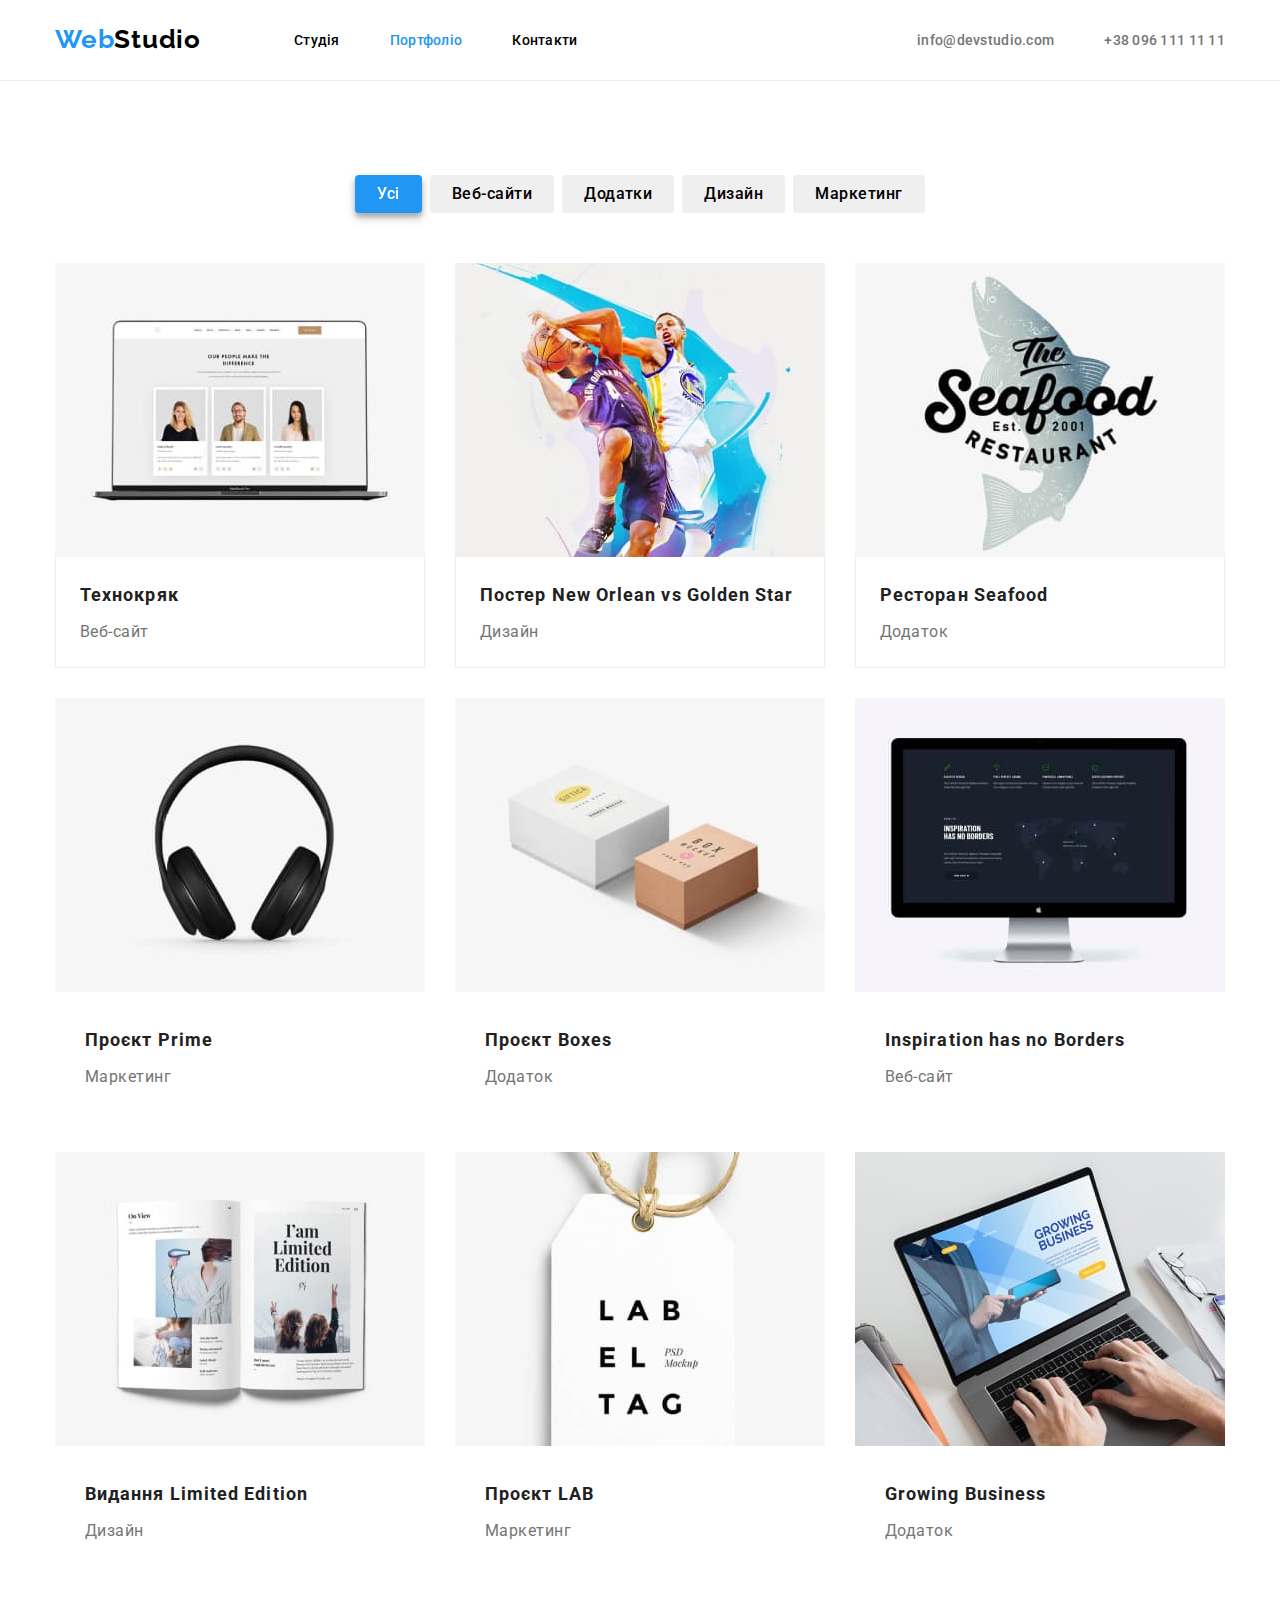
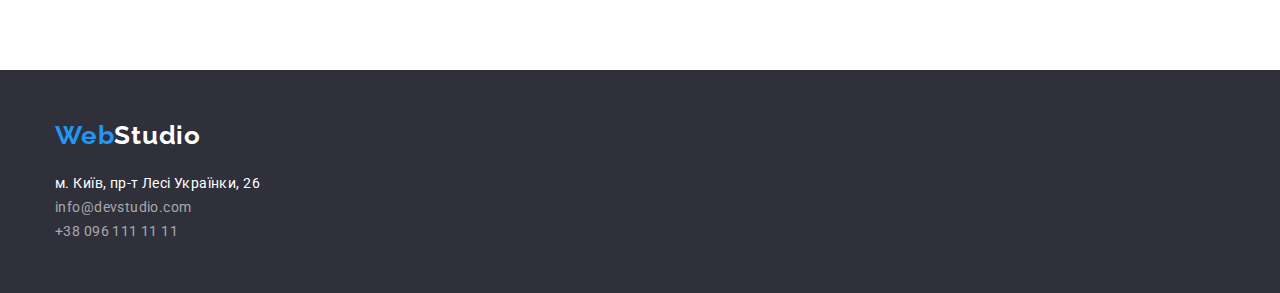
==== portfolio.html @ 526577f7 "Initial commit" ====
<!DOCTYPE html>
<html lang="uk">

<head>
    <meta charset="UTF-8">
    <meta http-equiv="X-UA-Compatible" content="IE=edge">
    <meta name="viewport" content="width=device-width, initial-scale=1.0">
    <title>Document</title>
    <!-- favicon -->
    <link rel="apple-touch-icon" sizes="180x180" href="/apple-touch-icon.png">
    <link rel="icon" type="image/png" sizes="32x32" href="/favicon-32x32.png">
    <link rel="icon" type="image/png" sizes="16x16" href="/favicon-16x16.png">
    <link rel="manifest" href="/site.webmanifest">
    <link rel="mask-icon" href="/safari-pinned-tab.svg" color="#5bbad5">
    <meta name="msapplication-TileColor" content="#da532c">
    <meta name="theme-color" content="#ffffff">
    <!-- Fonts -->
    <link rel="preconnect" href="https://fonts.googleapis.com"> 
    <link rel="preconnect" href="https://fonts.gstatic.com" crossorigin> 
    <link href="https://fonts.googleapis.com/css2?family=Raleway:wght@700&family=Roboto:wght@400;500;700;900&display=swap" rel="stylesheet">
    <!-- modern normalise -->
    <link rel="stylesheet" href="./styles/modern-normalize.css">
    <!-- Styles -->
    <link rel="stylesheet" href="./styles/styles.css"/>
</head>

<body  class="page">
    <!-- header -->
    <header class="header">
        <div class="container header-box">
        <nav class="main-nav">
            <a class="logo header-logo" href="./index.html" lang="en"><span class="logo-braket-nav">Web</span>Studio</a>
            <ul class="list header-list-nav">
                <li class="link"> <a class="item-nav" href="./index.html">Студія</a> </li>
                <li class="link"> <a class="item-nav current-page" href="#">Портфоліо</a></li>
                <li class="link"> <a class="item-nav" href="#">Контакти</a></li>
            </ul>
        </nav>
        <ul class="list header-list">
            <li class="link"><a class="header-link" href="mailto:info@devstudio.com">info@devstudio.com</a></li>
            <li class="link"><a class="header-link" href="tel:+380961111111">+38 096 111 11 11 </a></li>
        </ul>            
        </div>
    </header>
    <main class="project">
    <!-- portfolio -->
    <section class="section portfolio-section">
        <div class="container">
        <h1 class="visually-hidden">Portfolio</h1>
        <ul class="list portfolio-btn">
            <li class="link"><button class="button current-button" type="button">Усі</button></li>
            <li class="link"><button class="button" type="button">Веб-сайти</button></li>
            <li class="link"><button class="button" type="button">Додатки</button></li>
            <li class="link"><button class="button" type="button">Дизайн</button></li>
            <li class="link"><button class="button" type="button">Маркетинг</button></li>
         </ul>

        <ul class="list portfolio-list">
            <li class="project-link"> 
                <a class="portfolio-link" href="#">
                <img class="project-img" src="./images/portfolio/img-1.jpg" alt="Фото трьох усміхнених людей" width="370" height="294">
                <div class="portfolio-box">
                <h2 class="subtitle-project">Технокряк</h2>
                <p class="project-content">Веб-сайт</p>
            </div>                    
                </a>

            </li>
            <li class="project-link">
                <a class="portfolio-link" href="#">
                <img class="project-img" src="./images/portfolio/img-2.jpg" alt="хлопці грають в баскетбол" width="370" height="294">
                <div class="portfolio-box">
                <h2 class="subtitle-project">Постер New Orlean vs Golden Star</h2>
                <p class="project-content">Дизайн</p>
                </div>                    
                </a>

            </li>
            <li class="project-link"> 
                <a class="portfolio-link" href="#">
                <img class="project-img" src="./images/portfolio/img-3.jpg" alt="розробка додатків для ресторанів" width="370" height="294">
                <div class="portfolio-box">
                <h2 class="subtitle-project">Ресторан Seafood</h2>
                <p class="project-content">Додаток</p>                    
                </div>                    
                </a>


            </li>
            <li class="project-link"> 
                <a class="portfolio-link" href="#">
                <img class="project-img" src="./images/portfolio/img-4.jpg" alt=" чорні навушники" width="370" height="294">
                <div class="img-content">
                <h2 class="subtitle-project">Проєкт Prime</h2>
                <p class="project-content">Маркетинг</p>                    
                </div>                    
                </a>


            </li>
            <li class="project-link"> 
                <a class="portfolio-link" href="#">
                <img class="project-img" src="./images/portfolio/img-5.jpg" alt="дві коробочки" width="370" height="294">
                <div class="img-content">
                <h2 class="subtitle-project">Проєкт Boxes</h2>
                <p class="project-content">Додаток</p>                    
                </div>                    
                </a>


            </li>
            <li class="project-link"> 
                <a class="portfolio-link" href="#">
                <img class="project-img" src="./images/portfolio/img-6.jpg" alt="ввімкнений монітор" width="370" height="294">
                <div class="img-content">
                <h2 class="subtitle-project" lang="en">Inspiration has no Borders</h2>
                <p class="project-content">Веб-сайт</p>                    
                </div>                   
                </a>


            </li>
            <li class="project-link"> 
                <a class="portfolio-link" href="#">
                <img class="project-img" src="./images/portfolio/img-7.jpg" alt="відкрита книга" width="370" height="294">
                <div class="img-content">
                <h2 class="subtitle-project" lang="en">Видання Limited Edition</h2>
                <p class="project-content">Дизайн</p>                    
                </div>                    
                </a>


            </li>
            <li class="project-link"> 
                <a class="portfolio-link" href="#">
                <img class="project-img" src="./images/portfolio/img-8.jpg" alt="бірка для одягу" width="370" height="294">
                <div class="img-content">
                <h2 class="subtitle-project">Проєкт LAB</h2>
                <p class="project-content">Маркетинг</p>                    
                </div>                    
                </a>


            </li>
            <li class="project-link"> 
                <a class="portfolio-link" href="#">
                <img class="project-img" src="./images/portfolio/img-9.jpg" alt="людина працює на ноутбуці" width="370" height="294">
                <div class="img-content">
                <h2 class="subtitle-project" lang="en">Growing Business</h2>
                <p class="project-content">Додаток</p>                    
                </div>                    
                </a>


            </li>
        </ul>            
        </div>

    </section>

 </main>
<!-- footer -->
<footer class="footer">
    <div class="container footer-box">
    <a class="logo" href="./index.html" lang="en"><span class="logo-braket-nav">Web</span><span class="studio">Studio</span></a>
    <address class="footer-contacts">
        <ul class="list footer-list">
            <li class="link"><a class="footer-link" href="https://goo.gl/maps/LsWouTrYtJUnjN1F6" target="_blank" rel="noopener no referrer"><span class="adres">м. Київ,
                    пр-т
                    Лесі Українки, 26</span> </a></li>
            <li class="link"><a class="footer-link" href="mailto:info@devstudio.com">info@devstudio.com</a></li>
            <li class="link"><a class="footer-link" href="tel:+380961111111">+38 096 111 11 11 </a></li>
        </ul>
    </address>                
    </div>

</footer>
</body>

</html>
---- styles/styles.css ----
:root {
 /*  Fonts */
--main-font: 'Roboto', sans-serif;
--secondary-font: 'Raleway', sans-serif;

  /* Text colors */
  --main-txt-cl: #212121;
  --light-txt-cl: #ffffff;
  --light-txt-cl-60: rgba(250, 250, 250, 0.6);
  --accent-txt-cl: #2196F3;
  --grey-txt-cl: #757575;
  --black-txt-cl: #000000;
  --grey-button-txt-cl: #F5F4FA;
  --shadow-txt-cl: 0px 4px 4px rgba(0, 0, 0, 0.25);


  /* Background colors */

  --main-light-bg-cl: #ffffff;
  --grey-bg-cl-20: rgba(0, 0, 0, 0.2);
  --light-grey-bg-cl: #D9D9D9;
  --grey-bg-cl: #2F303A;
  --grey-team-bg-cl: #F5F4FA;
  --light-icon-bg-cl: #EEEEEE;
  --accent-bg-cl: #2196F3;
  --shadow-btn-bg-cl: 0px 4px 4px rgba(0, 0, 0, 0.15);
  --btn-bg-cl: #188CE8;
  --box-shadow: rgba(0, 0, 0, 0.15);
  --active-btn-bg-cl: #188CE8;
  --btn-shadow: rgba(0, 0, 0, 0.25);

  /* Others */
  --line-cl: #ECECEC;
}
/* reset */
.list {
    list-style: none;
}

.logo,.item-nav, .header-link,.footer-link {
    text-decoration: none;
}
.list, .main-title, .visually-hidden, 
.title, .subtitle, .feature-content, 
.subtitle-team, .team-content {
    margin: 0px 0px;
    padding: 0px 0px;
}
/* main styles for body */
.page {
    font-family: var(--main-font);
    background-color: var(--main-light-bg-cl);
    color: var(--grey-txt-cl);

}
.section-title {
    text-align: center;
}
/* background styles */
.section-title, .footer {
    background-color: var(--grey-bg-cl);

}

.section-team {
    background-color: var(--grey-team-bg-cl);
}
.item-team{
    background-color: var(--main-light-bg-cl);
}


/* styles navigation */
.logo {
    font-family: var(--secondary-font);
    font-weight: 700;
    font-size: 26px;
    line-height:  calc(31/26);
    letter-spacing: 0.03em;
    color: var(--black-txt-cl);
}
.logo-braket-nav {
    color: var(--accent-txt-cl);
    font-weight: 700;
}
.studio {
    color: var(--light-txt-cl);
}
.item-nav, .header-link {
    font-family: var(--main-font);
    font-weight: 500;
    font-size: 14px;
    line-height: calc(16/14);
    letter-spacing: 0.02em;
    color: var(--grey-txt-cl);

}
.item-nav {
    color: var(--black-txt-cl);
    padding-top: 32px;  
    padding-bottom: 32px;
    display: inline-block;  
}
.header-link {
    padding-top: 32px;  
    padding-bottom: 32px;
    display: inline-block;    
}
.header-link:hover, 
.header-link:focus{
    color: var(--accent-txt-cl);
}
.item-nav:hover, 
.item-nav:focus
{
    color: var(--accent-txt-cl);
}

/* active pages */
.current-page {
    color: var(--accent-bg-cl);
}

/* styles for hero */

.main-title {
    font-weight: 900;
    font-size: 44px;
    line-height:  calc(60/44);
    text-align: center;
    letter-spacing: 0.06em;
    text-transform: uppercase;
    color: var(--light-txt-cl);
    margin-bottom: 35px;
}

/* Styles for buttons */
.btn {
    font-family:inherit;
    font-weight: 700;
    font-size: 16px;
    line-height: calc(30/16);
    align-items: center;
    text-align: center;
    letter-spacing: 0.06em;
    color: var(--light-txt-cl);
    background: var(--accent-bg-cl);
    border: none;
    cursor: pointer;
    border-radius: 4px;  
    width: 216px;
    height: 50px;

}

.button {
    font-family: inherit;
    font-weight: 500;
    font-size: 16px;
    line-height: calc(26/16);
    text-align: center;
    letter-spacing: 0.03em;
    color: var(--black-txt-cl);
    border: none;
    cursor: pointer;
    padding: 6px 22px;
    border-radius: 4px;
}
.btn:hover,
.btn:focus,
.current-btn {
    color: var(--light-txt-cl);
    background-color: var(--accent-bg-cl);
    box-shadow: var(--shadow-btn-bg-cl);
    filter: drop-shadow(0px 4px 4px var(--btn-shadow));
    border: 1px solid var(--active-btn-bg-cl);
}
.button:focus,
.button:hover,
.current-button {
    color: var(--light-txt-cl);
    background-color: var(--accent-bg-cl);
    box-shadow: var(--shadow-btn-bg-cl);
    filter: drop-shadow(0px 4px 4px var(--btn-shadow));
}
/* styles for features */

.visually-hidden {
    position: absolute;
    white-space: nowrap;
    width: 1px;
    height: 1px;
    overflow: hidden;
    border: 0;
    padding: 0;
    clip: rect(0 0 0 0);
    clip-path: inset(50%);
    margin: -1px;
  } 
.subtitle {
    font-weight: 700;
    font-size: 14px;
    line-height: calc(16/14);
    letter-spacing: 0.03em;
    text-transform: uppercase;
    color: var(--main-txt-cl);
}
.feature-content {
    font-size: 14px;
    line-height: calc(24/14);
    letter-spacing: 0.03em;

}
/* styles for team-section */
.title {
    font-weight: 700;
    font-size: 36px;
    line-height: calc(42/36);
    text-align: center;
    letter-spacing: 0.03em;
    color: var(--main-txt-cl);
}
.subtitle-team {
    font-weight: 500;
    font-size: 16px;
    line-height: calc(19/16);
    text-align: center;
    letter-spacing: 0.03em;
    color: var(--main-txt-cl); 
}
.team-content {
    font-size: 16px;
    line-height: calc(19/16);
    text-align: center;
    letter-spacing: 0.03em;

}
/* styles for footer */
.footer-link {
    font-family: var(--main-font);
    font-style: normal;
    font-weight: 400;
    font-size: 14px;
    line-height: calc(24/14);
    letter-spacing: 0.03em; 
    color: var(--light-txt-cl-60);   
}
.adres {
    color: var(--light-txt-cl);
}
.adres:hover, 
.adres:focus{
    color: var(--accent-txt-cl);
}
.footer-link:hover,
.footer-link:focus {
    color: var(--accent-txt-cl);
}
/* styles for portfolio */

.subtitle-project {
    font-weight: 700;
    font-size: 18px;
    line-height: calc(36/18);
    letter-spacing: 0.06em;
    color: var(--main-txt-cl);
}
.project-content {
   font-size: 16px;
   line-height: calc(30/16);
   letter-spacing: 0.03em;    
   color: var(--grey-txt-cl);
}


/* Оформлення контейнера */

.container {
    width: 1200px;
    padding: 0px 15px;
    margin: 0 auto;
    display: block;
}
.main-container {
    width: 700px;
}
.section-title {
padding-top: 200px;
padding-bottom: 200px;
}
/* header */
.header {
    border-bottom: 1px solid var(--line-cl);
}
.header-box, 
.header-list,
.header-list-nav, 
.feature-list,
.activity-list,
.team-list,
.main-nav{
    display: block;
    display: flex;
}
.header-logo {
    margin-right: 93px;
    padding-top: 24px;
    padding-bottom: 24px;
}
.header-list{
    gap: 50px;
    margin-left: auto;

}
.header-list-nav {
    gap: 50px;

}    
/* features */

.features-section {
    padding-top: 94px;
    padding-bottom: 94px;
}
.feature-list {
    gap: 30px;
}
.feature-content {
    margin-top: 10px;
}
/* activities */
 
.title {
    margin-bottom: 50px;
}
.activity-list {
    gap: 30px;
}
.section-active {
    padding-bottom: 94px;
}
 /* team section */
 .section-team {
    padding-bottom: 94px;
    padding-top: 94px;
 }
.team-list {
    gap: 30px;
}
.item-team {
    border: 1px solid var(--light-icon-bg-cl);
    border-top: 0; 
}
.img-content{
    padding: 30px;
}
.subtitle-team {
    margin-bottom: 10px;
}
img {
    display: block;
    max-width: 100%;
    height: auto;
}
/* оформлення  портфоліо */
.portfolio-link {
    text-decoration: none;
}
.portfolio-btn {
    display: flex;
    gap: 8px;
    justify-content: center;
    margin-bottom: 50px;

}
.portfolio-list {
    display: flex;
    flex-wrap: wrap;
    gap: 30px;
}
.portfolio-box{
    padding: 20px 24px;
    border: 1px solid var(--light-icon-bg-cl);
    border-top: 0;
}
.portfolio-section {
    padding: 94px 0px
}

.project-content {
    margin-top: 0;
    margin-bottom: 0;
}
.subtitle-project {
    margin-top: 0;
    margin-bottom: 4px;
}
 /* footer */

.footer {
    padding-top: 50px;
    padding-bottom: 50px;
}
.footer-contacts {
    margin-top: 20px;
}

.link-foot {
    margin-bottom: 9px;
}
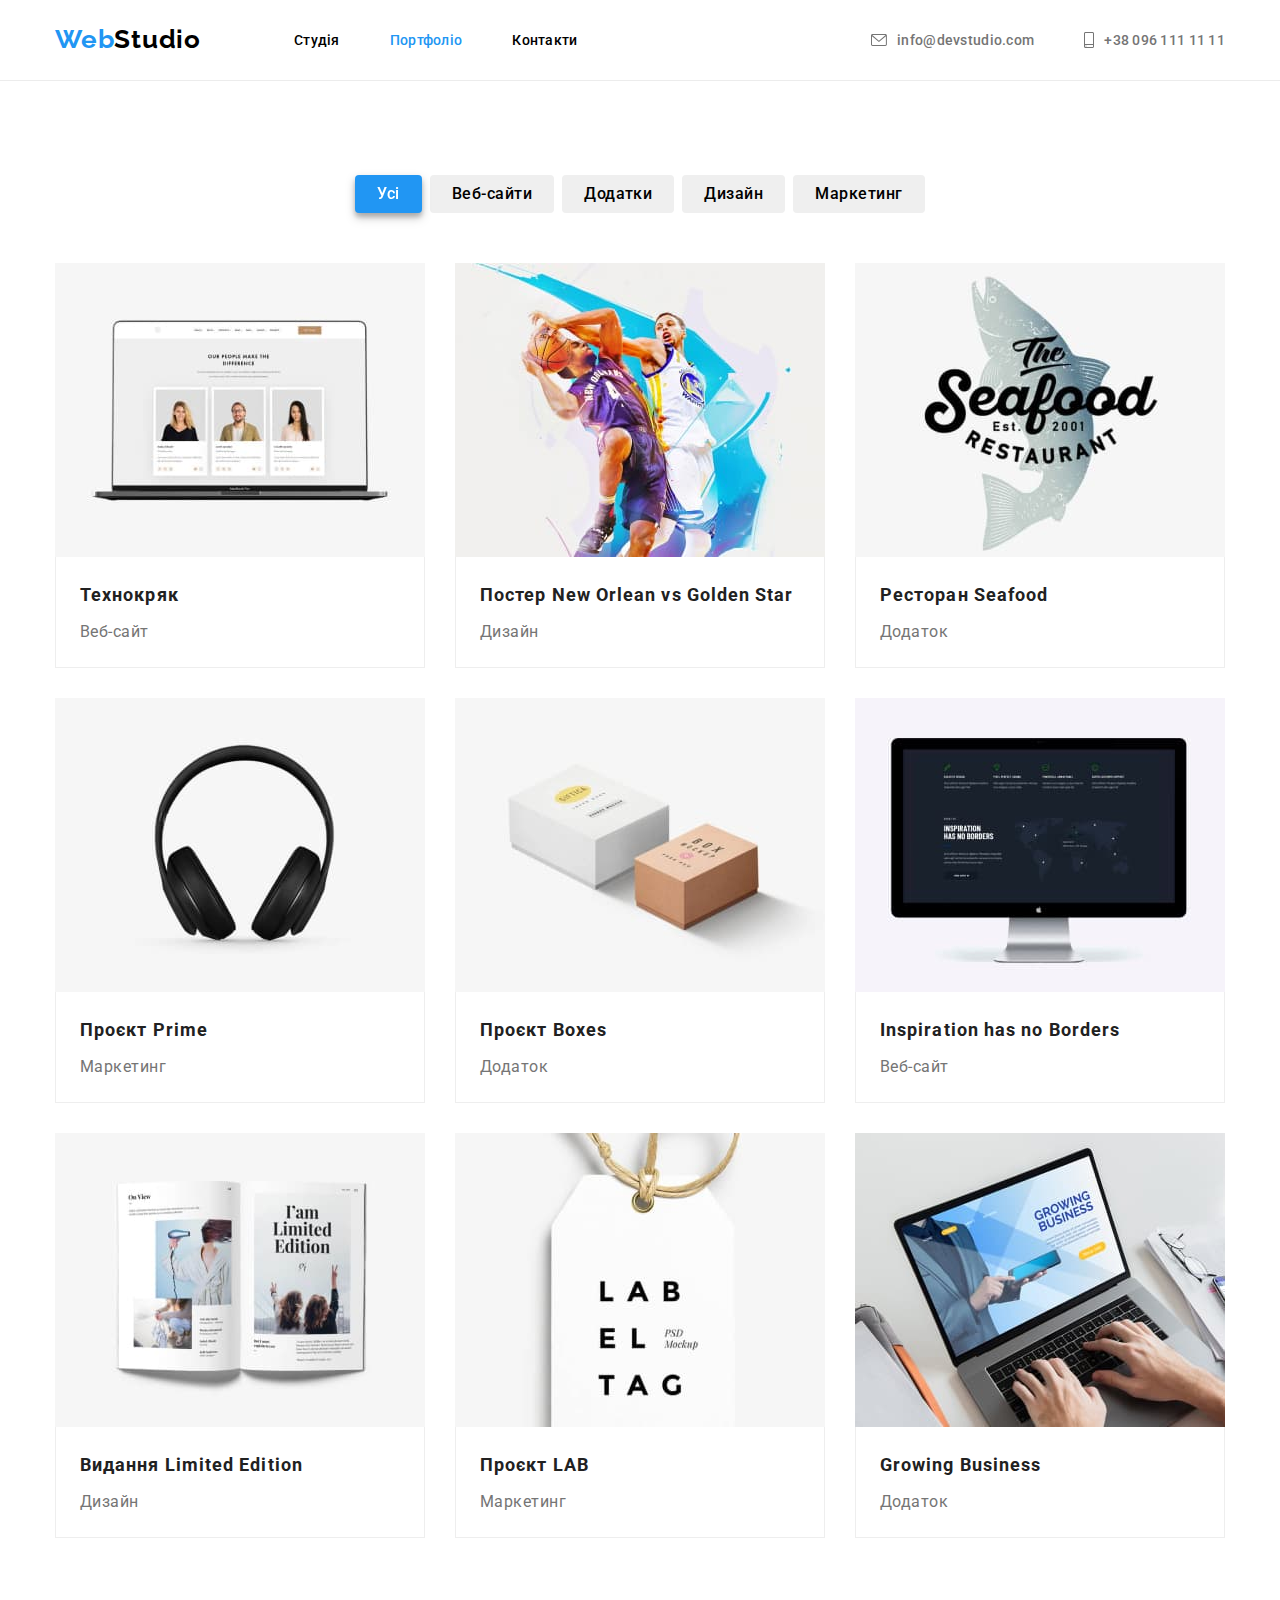
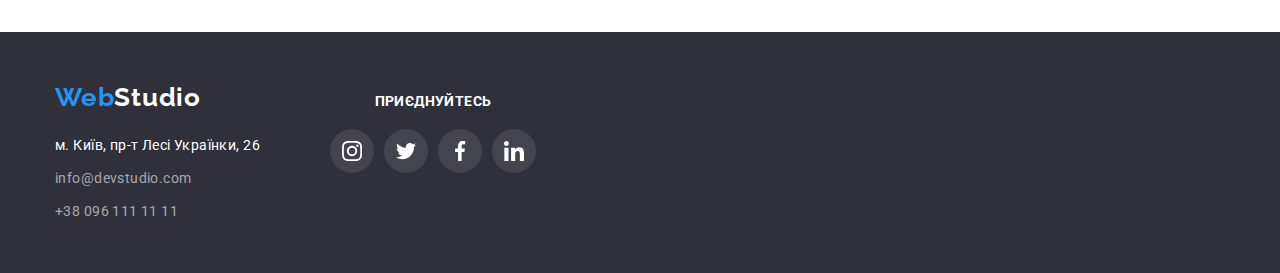
==== commit b18aaf94: "add icons" ====
--- a/portfolio.html
+++ b/portfolio.html
@@ -37,9 +37,17 @@
             </ul>
         </nav>
         <ul class="list header-list">
-            <li class="link"><a class="header-link" href="mailto:info@devstudio.com">info@devstudio.com</a></li>
-            <li class="link"><a class="header-link" href="tel:+380961111111">+38 096 111 11 11 </a></li>
-        </ul>            
+            <li class="link"><a class="header-link header-icons" href="mailto:info@devstudio.com">
+                <svg class="ficons" width="16" height="12">
+                <use href="./images/icons.svg#post"></use>
+                </svg>                
+                info@devstudio.com</a></li>
+            <li class="link"><a class="header-link header-icons" href="tel:+380961111111">
+                <svg class="ficons" width="10" height="16">
+                <use href="./images/icons.svg#smartphone"></use>
+                </svg>                
+                +38 096 111 11 11 </a></li>
+        </ul>           
         </div>
     </header>
     <main class="project">
@@ -90,7 +98,7 @@
             <li class="project-link"> 
                 <a class="portfolio-link" href="#">
                 <img class="project-img" src="./images/portfolio/img-4.jpg" alt=" чорні навушники" width="370" height="294">
-                <div class="img-content">
+                <div class="portfolio-box">
                 <h2 class="subtitle-project">Проєкт Prime</h2>
                 <p class="project-content">Маркетинг</p>                    
                 </div>                    
@@ -101,7 +109,7 @@
             <li class="project-link"> 
                 <a class="portfolio-link" href="#">
                 <img class="project-img" src="./images/portfolio/img-5.jpg" alt="дві коробочки" width="370" height="294">
-                <div class="img-content">
+                <div class="portfolio-box">
                 <h2 class="subtitle-project">Проєкт Boxes</h2>
                 <p class="project-content">Додаток</p>                    
                 </div>                    
@@ -112,7 +120,7 @@
             <li class="project-link"> 
                 <a class="portfolio-link" href="#">
                 <img class="project-img" src="./images/portfolio/img-6.jpg" alt="ввімкнений монітор" width="370" height="294">
-                <div class="img-content">
+                <div class="portfolio-box">
                 <h2 class="subtitle-project" lang="en">Inspiration has no Borders</h2>
                 <p class="project-content">Веб-сайт</p>                    
                 </div>                   
@@ -123,7 +131,7 @@
             <li class="project-link"> 
                 <a class="portfolio-link" href="#">
                 <img class="project-img" src="./images/portfolio/img-7.jpg" alt="відкрита книга" width="370" height="294">
-                <div class="img-content">
+                <div class="portfolio-box">
                 <h2 class="subtitle-project" lang="en">Видання Limited Edition</h2>
                 <p class="project-content">Дизайн</p>                    
                 </div>                    
@@ -134,7 +142,7 @@
             <li class="project-link"> 
                 <a class="portfolio-link" href="#">
                 <img class="project-img" src="./images/portfolio/img-8.jpg" alt="бірка для одягу" width="370" height="294">
-                <div class="img-content">
+                <div class="portfolio-box">
                 <h2 class="subtitle-project">Проєкт LAB</h2>
                 <p class="project-content">Маркетинг</p>                    
                 </div>                    
@@ -145,7 +153,7 @@
             <li class="project-link"> 
                 <a class="portfolio-link" href="#">
                 <img class="project-img" src="./images/portfolio/img-9.jpg" alt="людина працює на ноутбуці" width="370" height="294">
-                <div class="img-content">
+                <div class="portfolio-box">
                 <h2 class="subtitle-project" lang="en">Growing Business</h2>
                 <p class="project-content">Додаток</p>                    
                 </div>                    
@@ -159,22 +167,69 @@
     </section>
 
  </main>
-<!-- footer -->
-<footer class="footer">
-    <div class="container footer-box">
-    <a class="logo" href="./index.html" lang="en"><span class="logo-braket-nav">Web</span><span class="studio">Studio</span></a>
-    <address class="footer-contacts">
-        <ul class="list footer-list">
-            <li class="link"><a class="footer-link" href="https://goo.gl/maps/LsWouTrYtJUnjN1F6" target="_blank" rel="noopener no referrer"><span class="adres">м. Київ,
-                    пр-т
-                    Лесі Українки, 26</span> </a></li>
-            <li class="link"><a class="footer-link" href="mailto:info@devstudio.com">info@devstudio.com</a></li>
-            <li class="link"><a class="footer-link" href="tel:+380961111111">+38 096 111 11 11 </a></li>
-        </ul>
-    </address>                
-    </div>
-
-</footer>
+    <!-- Footer -->
+
+    <footer class="footer">
+        <div class="container footer-box">
+            <div>
+        <a class="logo" href="./index.html" lang="en"><span class="logo-braket-nav">Web</span><span class="studio">Studio</span></a>
+        <address class="footer-contacts">
+            <ul class="list footer-list">
+                <li class="link link-foot"><a class="footer-link" href="https://goo.gl/maps/LsWouTrYtJUnjN1F6" target="_blank" rel="noopener no referrer"><span class="adres">м. Київ,
+                        пр-т
+                        Лесі Українки, 26</span> </a></li>
+                <li class="link link-foot"><a class="footer-link" href="mailto:info@devstudio.com">info@devstudio.com</a></li>
+                <li class="link"><a class="footer-link" href="tel:+380961111111">+38 096 111 11 11 </a></li>
+            </ul>
+        </address></div>
+        <div class="footer-icons">
+            <h3 class="subtitle-team footer-sub">приєднуйтесь</h3>
+            <ul class="list icon-footer">
+                <li class="icon-list-footer">
+                    <a class="foot-link"
+                    href="https://instagram.com"
+                    target="_blank"
+                    rel="noopener noreferrer"
+                    aria-label="Instagram">
+                    <svg class="foot-icons" width="20" height="20">
+                    <use href="./images/icons.svg#instagram"></use>
+                    </svg></a>
+                </li>
+                <li class="icon-list-footer">
+                    <a class="foot-link"
+                    href="https://twitter.com"
+                    target="_blank"
+                    rel="noopener noreferrer"
+                    aria-label="Twitter">
+                    <svg class="foot-icons" width="20" height="20">
+                    <use href="./images/icons.svg#twitter"></use>
+                </svg></a>
+                </li>
+                <li class="icon-list-footer">
+                    <a class="foot-link"
+                    href="https://facebook.com"
+                    target="_blank"
+                    rel="noopener noreferrer"
+                    aria-label="Facebook">
+                    <svg class="foot-icons" width="20" height="20">
+                    <use href="./images/icons.svg#facebook"></use>
+                    </svg></a>
+                </li>
+                <li class="icon-list-footer">
+                    <a class="foot-link"
+                    href="https://linkedin.com"
+                    target="_blank"
+                    rel="noopener noreferrer"
+                    aria-label="Linkedin">
+                    <svg class="foot-icons" width="20" height="20">
+                    <use href="./images/icons.svg#linkedin"></use>
+                    </svg></a>
+                </li>
+            </ul>
+        </div>                
+        </div>
+
+    </footer>
 </body>
 
 </html>--- a/styles/styles.css
+++ b/styles/styles.css
@@ -28,9 +28,11 @@
   --box-shadow: rgba(0, 0, 0, 0.15);
   --active-btn-bg-cl: #188CE8;
   --btn-shadow: rgba(0, 0, 0, 0.25);
+  --footer-icons-bg-cl: rgba(250, 250, 250, 0.1);
 
   /* Others */
   --line-cl: #ECECEC;
+  --social-icons-cl: #AFB1B8;
 }
 /* reset */
 .list {
@@ -53,9 +55,7 @@
     color: var(--grey-txt-cl);
 
 }
-.section-title {
-    text-align: center;
-}
+
 /* background styles */
 .section-title, .footer {
     background-color: var(--grey-bg-cl);
@@ -64,6 +64,7 @@
 
 .section-team {
     background-color: var(--grey-team-bg-cl);
+    margin-bottom: 94px;
 }
 .item-team{
     background-color: var(--main-light-bg-cl);
@@ -115,7 +116,11 @@
 {
     color: var(--accent-txt-cl);
 }
-
+.header-icons {
+    display: flex;
+    align-items: center;
+    gap: 10px;
+}
 /* active pages */
 .current-page {
     color: var(--accent-bg-cl);
@@ -133,7 +138,16 @@
     color: var(--light-txt-cl);
     margin-bottom: 35px;
 }
-
+.section-title {
+    text-align: center;
+    max-width: 1600px;
+    margin-left: auto;
+    margin-right: auto;
+    background-image: url(../images/bg-images/bg-img.jpg);
+    background-position: center;
+    background-repeat: no-repeat;
+    background-size: cover;
+}
 /* Styles for buttons */
 .btn {
     font-family:inherit;
@@ -211,6 +225,15 @@
     letter-spacing: 0.03em;
 
 }
+.feature-icon {
+align-items: center;
+text-align: center;
+background: var(--grey-team-bg-cl);
+border-radius: 4px;
+padding: 25px 100px;
+margin-bottom: 40px;
+
+}
 /* styles for team-section */
 .title {
     font-weight: 700;
@@ -235,7 +258,81 @@
     letter-spacing: 0.03em;
 
 }
-/* styles for footer */
+
+/**
+  |============================
+  | соцмережі
+  |============================
+*/
+
+.icon-list {
+    display: flex;
+    justify-content: center;
+    gap: 10px;
+    margin-bottom: 30px;
+  }
+  
+  .team-link {
+    display: flex;
+    align-items: center;
+    justify-content: center;
+    width: 44px;
+    height: 44px;
+    color: var(--social-icons-cl);
+    background-color: var(--main-light-bg-cl);
+    border-radius: 50%;
+  }
+
+  .team-link:hover,
+  .team-link:focus {
+    color: var(--light-txt-cl);
+    background-color: var(--accent-bg-cl);
+  }
+  
+  .ficons {
+    fill: currentColor;
+  }
+
+  /**
+    |============================
+    | our clients
+    |============================
+  */
+ 
+  .client-list {
+    display: flex;
+    justify-content: center;
+    gap: 30px;
+  }
+  
+  .client-link {
+    display: flex;
+    align-items: center;
+    justify-content: center;
+  
+    width: 170px;
+    height: 92px;
+  
+    color: var(--social-icons-cl);
+    background-color: var(--light-txt-cl);
+    border: 1px solid var(--social-icons-cl);
+    border-radius: 4%;
+  }
+  .client-icons {
+    fill: var(--social-icons-cl);
+  }
+  .client-link:hover .client-icons,
+  .client-link:focus .client-icons {
+    fill: var(--accent-bg-cl);}
+
+  .section-client {
+    margin-bottom: 94px;
+  }
+  /**
+    |============================
+    | footer
+    |============================
+  */
 .footer-link {
     font-family: var(--main-font);
     font-style: normal;
@@ -272,7 +369,6 @@
    color: var(--grey-txt-cl);
 }
 
-
 /* Оформлення контейнера */
 
 .container {
@@ -329,16 +425,16 @@
     margin-top: 10px;
 }
 /* activities */
- 
+.section-activity {
+    padding-bottom: 94px;
+}
 .title {
     margin-bottom: 50px;
 }
 .activity-list {
     gap: 30px;
 }
-.section-active {
-    padding-bottom: 94px;
-}
+
  /* team section */
  .section-team {
     padding-bottom: 94px;
@@ -395,6 +491,11 @@
     margin-top: 0;
     margin-bottom: 4px;
 }
+
+.project-link:focus,
+.project-link:hover {
+    box-shadow: 0px 4px 4px var(--box-shadow);
+}
  /* footer */
 
 .footer {
@@ -409,3 +510,50 @@
     margin-bottom: 9px;
 }
 
+.icon-footer {
+    display: flex;
+    justify-content: center;
+    gap: 10px;
+}
+.footer-sub {
+    font-family: var(--main-font);
+    font-weight: 700;
+    font-size: 14px;
+    line-height: calc(16/14);
+    letter-spacing: 0.03em;
+    text-transform: uppercase;
+    color: var(--light-txt-cl);
+    margin-bottom: 20px;
+
+}
+.footer-box{
+    display: flex;
+    gap: 70px;
+}
+.foot-link {
+    display: flex;
+    align-items: center;
+    justify-content: center;
+    width: 44px;
+    height: 44px;
+    color: var(--light-txt-cl);
+    background-color: var( --footer-icons-bg-cl);
+    border-radius: 50%;
+  }
+.foot-link:hover,
+.foot-link:focus {
+    color: var(--light-txt-cl);
+    background-color: var(--accent-bg-cl);
+}
+  
+.foot-icons {
+    fill: currentColor;
+
+}
+.footer-box {
+    justify-content: flex-start;
+    align-items:  baseline;
+
+
+
+}
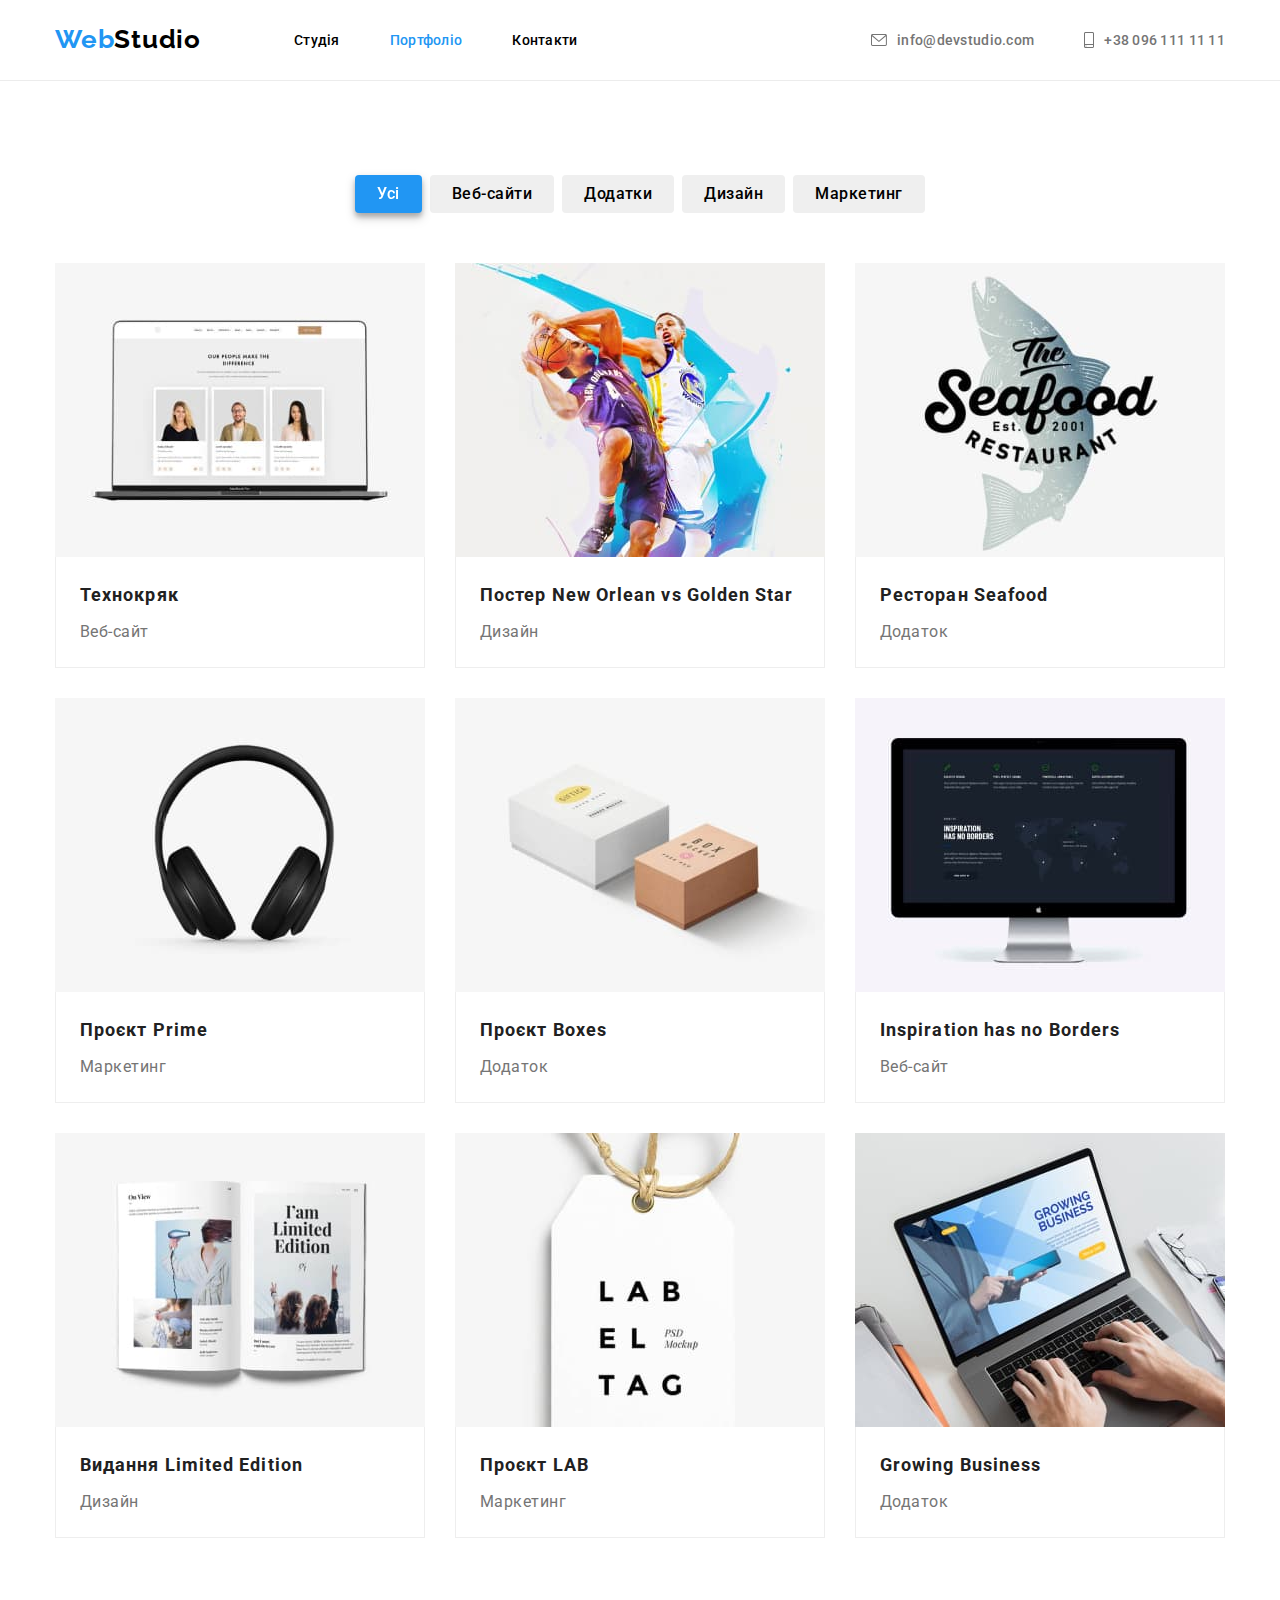
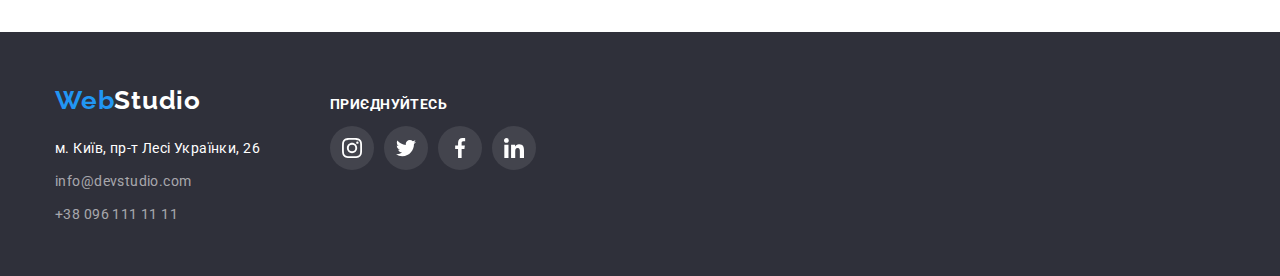
==== commit f83f9942: "correct shadow" ====
--- a/portfolio.html
+++ b/portfolio.html
@@ -6,14 +6,6 @@
     <meta http-equiv="X-UA-Compatible" content="IE=edge">
     <meta name="viewport" content="width=device-width, initial-scale=1.0">
     <title>Document</title>
-    <!-- favicon -->
-    <link rel="apple-touch-icon" sizes="180x180" href="/apple-touch-icon.png">
-    <link rel="icon" type="image/png" sizes="32x32" href="/favicon-32x32.png">
-    <link rel="icon" type="image/png" sizes="16x16" href="/favicon-16x16.png">
-    <link rel="manifest" href="/site.webmanifest">
-    <link rel="mask-icon" href="/safari-pinned-tab.svg" color="#5bbad5">
-    <meta name="msapplication-TileColor" content="#da532c">
-    <meta name="theme-color" content="#ffffff">
     <!-- Fonts -->
     <link rel="preconnect" href="https://fonts.googleapis.com"> 
     <link rel="preconnect" href="https://fonts.gstatic.com" crossorigin> 
@@ -55,6 +47,7 @@
     <section class="section portfolio-section">
         <div class="container">
         <h1 class="visually-hidden">Portfolio</h1>
+    <!-- buttons -->
         <ul class="list portfolio-btn">
             <li class="link"><button class="button current-button" type="button">Усі</button></li>
             <li class="link"><button class="button" type="button">Веб-сайти</button></li>
@@ -62,7 +55,7 @@
             <li class="link"><button class="button" type="button">Дизайн</button></li>
             <li class="link"><button class="button" type="button">Маркетинг</button></li>
          </ul>
-
+    <!-- cards -->
         <ul class="list portfolio-list">
             <li class="project-link"> 
                 <a class="portfolio-link" href="#">
@@ -183,7 +176,7 @@
             </ul>
         </address></div>
         <div class="footer-icons">
-            <h3 class="subtitle-team footer-sub">приєднуйтесь</h3>
+            <p class="article">приєднуйтесь</p>
             <ul class="list icon-footer">
                 <li class="icon-list-footer">
                     <a class="foot-link"
--- a/styles/styles.css
+++ b/styles/styles.css
@@ -17,6 +17,7 @@
   /* Background colors */
 
   --main-light-bg-cl: #ffffff;
+  --hero-bg-gradient: rgba(47, 48, 58, 0.4);
   --grey-bg-cl-20: rgba(0, 0, 0, 0.2);
   --light-grey-bg-cl: #D9D9D9;
   --grey-bg-cl: #2F303A;
@@ -33,7 +34,12 @@
   /* Others */
   --line-cl: #ECECEC;
   --social-icons-cl: #AFB1B8;
-}
+  --shadow-card-14: rgba(0, 0, 0, 0.14);
+  --shadow-card-12: rgba(0, 0, 0, 0.12);
+  --shadow-card-02: rgba(0, 0, 0, 0.2);
+
+}
+
 /* reset */
 .list {
     list-style: none;
@@ -57,7 +63,7 @@
 }
 
 /* background styles */
-.section-title, .footer {
+.footer {
     background-color: var(--grey-bg-cl);
 
 }
@@ -70,8 +76,12 @@
     background-color: var(--main-light-bg-cl);
 }
 
-
-/* styles navigation */
+/**
+  |============================
+  | Navigation
+  |============================
+*/
+
 .logo {
     font-family: var(--secondary-font);
     font-weight: 700;
@@ -126,7 +136,11 @@
     color: var(--accent-bg-cl);
 }
 
-/* styles for hero */
+/**
+  |============================
+  | Hero
+  |============================
+*/
 
 .main-title {
     font-weight: 900;
@@ -143,12 +157,24 @@
     max-width: 1600px;
     margin-left: auto;
     margin-right: auto;
-    background-image: url(../images/bg-images/bg-img.jpg);
+    background-image:linear-gradient
+    (to right,
+    rgba(0, 0, 0, 0.3)
+    rgba(0, 0, 0, 0.3)), 
+    url(../images/bg-images/bg-img.jpg);
     background-position: center;
     background-repeat: no-repeat;
     background-size: cover;
 }
-/* Styles for buttons */
+
+
+/**
+  |============================
+  | Buttons
+  |============================
+*/
+
+
 .btn {
     font-family:inherit;
     font-weight: 700;
@@ -197,7 +223,13 @@
     box-shadow: var(--shadow-btn-bg-cl);
     filter: drop-shadow(0px 4px 4px var(--btn-shadow));
 }
-/* styles for features */
+
+
+/**
+  |============================
+  | Styles for features
+  |============================
+*/
 
 .visually-hidden {
     position: absolute;
@@ -225,16 +257,35 @@
     letter-spacing: 0.03em;
 
 }
+
 .feature-icon {
-align-items: center;
-text-align: center;
-background: var(--grey-team-bg-cl);
-border-radius: 4px;
-padding: 25px 100px;
-margin-bottom: 40px;
-
-}
-/* styles for team-section */
+    display: flex;
+    align-items: center;
+    justify-content: center;
+    width: 270px;
+    height: 120px;
+    background: var(--grey-team-bg-cl);
+    border-radius: 4px;
+    margin-bottom: 30px;
+
+}
+
+.features-section {
+    padding-top: 94px;
+    padding-bottom: 94px;
+}
+.feature-list {
+    gap: 30px;
+}
+.feature-content {
+    margin-top: 10px;
+}
+/**
+  |============================
+  | Styles for team-section
+  |============================
+*/
+
 .title {
     font-weight: 700;
     font-size: 36px;
@@ -256,12 +307,35 @@
     line-height: calc(19/16);
     text-align: center;
     letter-spacing: 0.03em;
-
-}
-
-/**
-  |============================
-  | соцмережі
+    margin-bottom: 16px;
+
+}
+.section-team {
+    padding-bottom: 94px;
+    padding-top: 94px;
+ }
+.team-list {
+    gap: 30px;
+}
+.item-team {
+    border: 1px solid var(--light-icon-bg-cl);
+    border-top: 0; 
+}
+.img-content{
+    padding-top: 30px;
+    padding-bottom: 16px;
+}
+.subtitle-team {
+    margin-bottom: 10px;
+}
+img {
+    display: block;
+    max-width: 100%;
+    height: auto;
+}
+/**
+  |============================
+  | socials
   |============================
 */
 
@@ -269,7 +343,7 @@
     display: flex;
     justify-content: center;
     gap: 10px;
-    margin-bottom: 30px;
+
   }
   
   .team-link {
@@ -318,22 +392,33 @@
     border: 1px solid var(--social-icons-cl);
     border-radius: 4%;
   }
+
   .client-icons {
     fill: var(--social-icons-cl);
   }
-  .client-link:hover .client-icons,
-  .client-link:focus .client-icons {
-    fill: var(--accent-bg-cl);}
-
+  .client-item:hover .client-link,
+  .client-item:focus .client-link {
+
+    border-color: var(--accent-txt-cl);
+}
+.client-link:hover .client-icons,
+.client-link:focus .client-icons {
+    fill: var(--accent-txt-cl);
+
+}
   .section-client {
     margin-bottom: 94px;
   }
+
+
   /**
     |============================
-    | footer
+    | Styles for footer
     |============================
   */
-.footer-link {
+
+
+  .footer-link {
     font-family: var(--main-font);
     font-style: normal;
     font-weight: 400;
@@ -353,7 +438,23 @@
 .footer-link:focus {
     color: var(--accent-txt-cl);
 }
-/* styles for portfolio */
+.article {
+    font-family:var(--main-font);
+    font-weight: 700;
+    font-size: 14px;
+    line-height: calc(16/14);
+    letter-spacing: 0.03em;
+    text-transform: uppercase;
+    color: var(--light-txt-cl);
+}
+
+
+/**
+  |============================
+  | Styles for portfolio
+  |============================
+*/
+
 
 .subtitle-project {
     font-weight: 700;
@@ -369,7 +470,11 @@
    color: var(--grey-txt-cl);
 }
 
-/* Оформлення контейнера */
+/**
+  |============================
+  | Container
+  |============================
+*/
 
 .container {
     width: 1200px;
@@ -412,55 +517,15 @@
     gap: 50px;
 
 }    
-/* features */
-
-.features-section {
-    padding-top: 94px;
-    padding-bottom: 94px;
-}
-.feature-list {
-    gap: 30px;
-}
-.feature-content {
-    margin-top: 10px;
-}
-/* activities */
-.section-activity {
-    padding-bottom: 94px;
-}
-.title {
-    margin-bottom: 50px;
-}
-.activity-list {
-    gap: 30px;
-}
-
- /* team section */
- .section-team {
-    padding-bottom: 94px;
-    padding-top: 94px;
- }
-.team-list {
-    gap: 30px;
-}
-.item-team {
-    border: 1px solid var(--light-icon-bg-cl);
-    border-top: 0; 
-}
-.img-content{
-    padding: 30px;
-}
-.subtitle-team {
-    margin-bottom: 10px;
-}
-img {
-    display: block;
-    max-width: 100%;
-    height: auto;
-}
-/* оформлення  портфоліо */
+
+/**
+  |============================
+  | portfolio
+  |============================
+*/
 .portfolio-link {
     text-decoration: none;
+    display: block;
 }
 .portfolio-btn {
     display: flex;
@@ -492,9 +557,10 @@
     margin-bottom: 4px;
 }
 
-.project-link:focus,
-.project-link:hover {
-    box-shadow: 0px 4px 4px var(--box-shadow);
+.portfolio-link:focus,
+.portfolio-link:hover {
+    box-shadow: 0px 1px 3px var(--shadow-card-12), 0px 1px 1px var(--shadow-card-14), 0px 2px 1px var(--shadow-card-02);
+    border-radius: 0px 0px 4px 4px;
 }
  /* footer */
 
